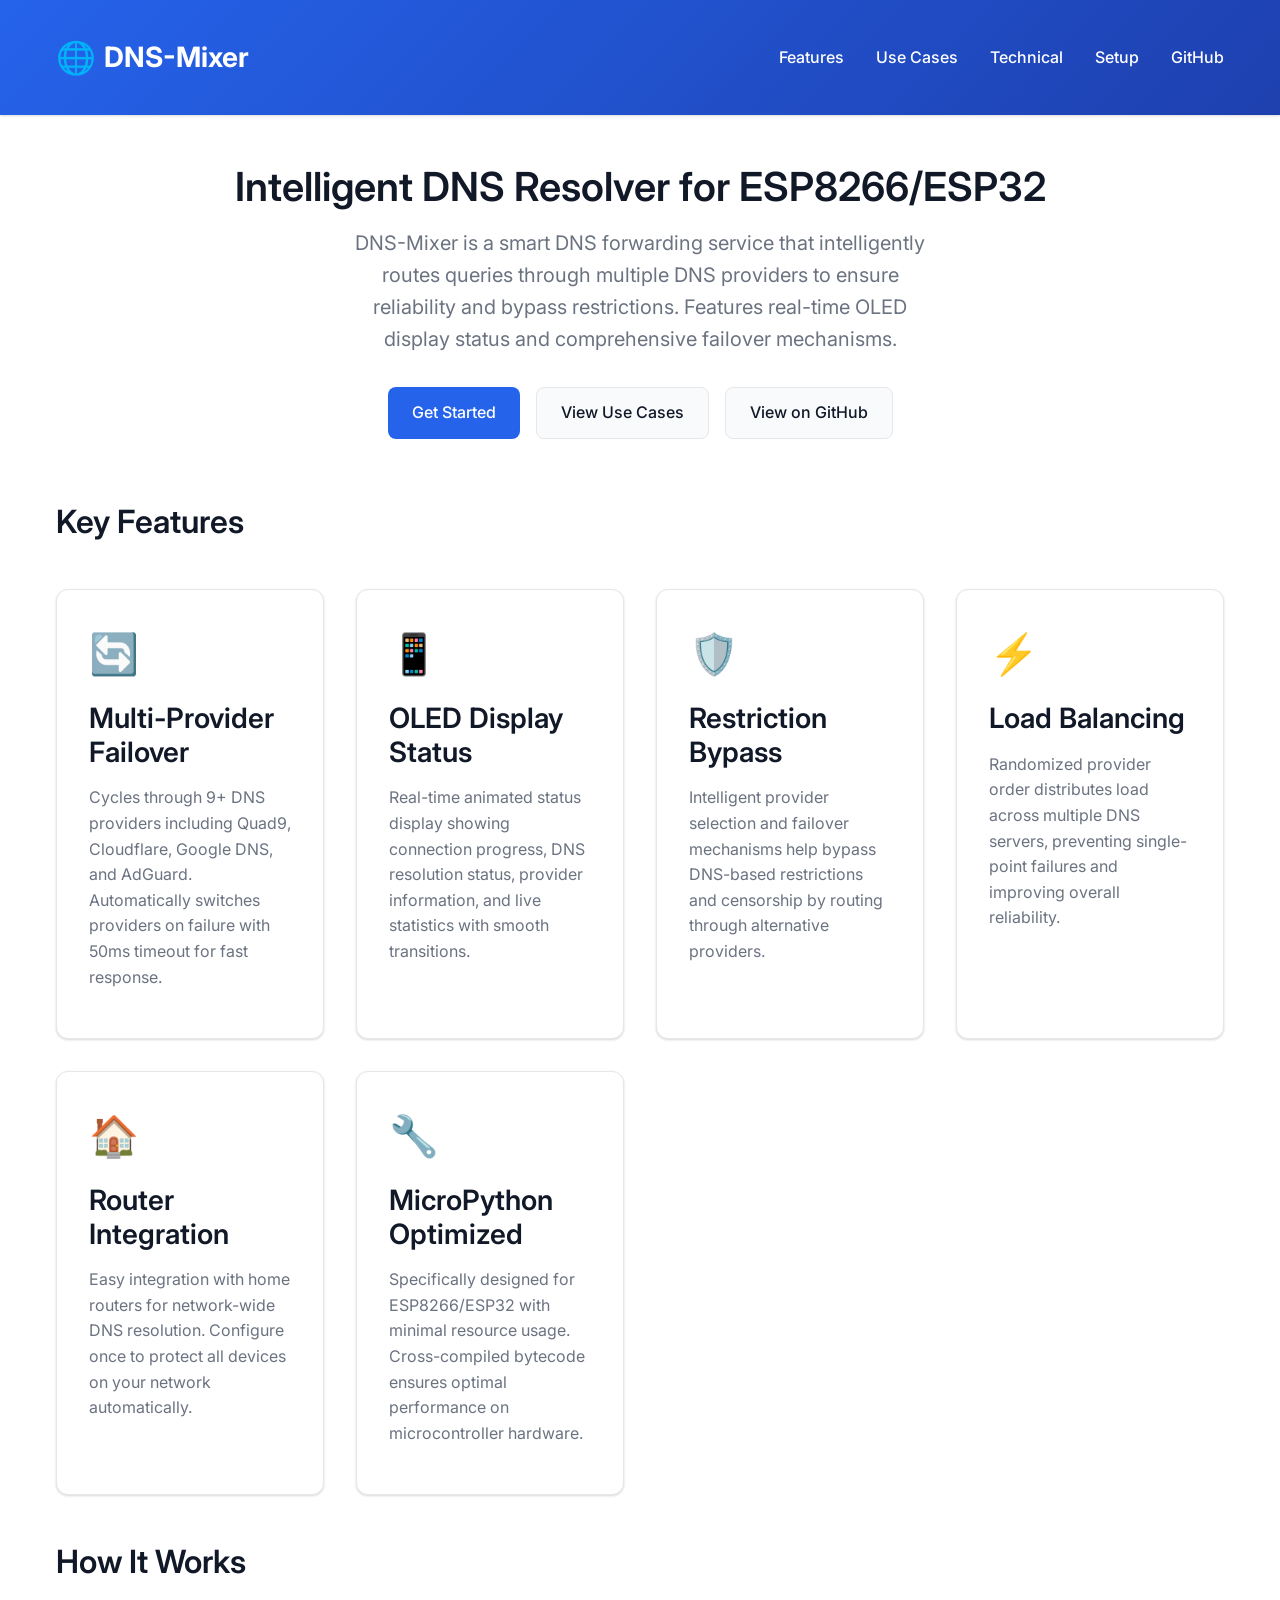
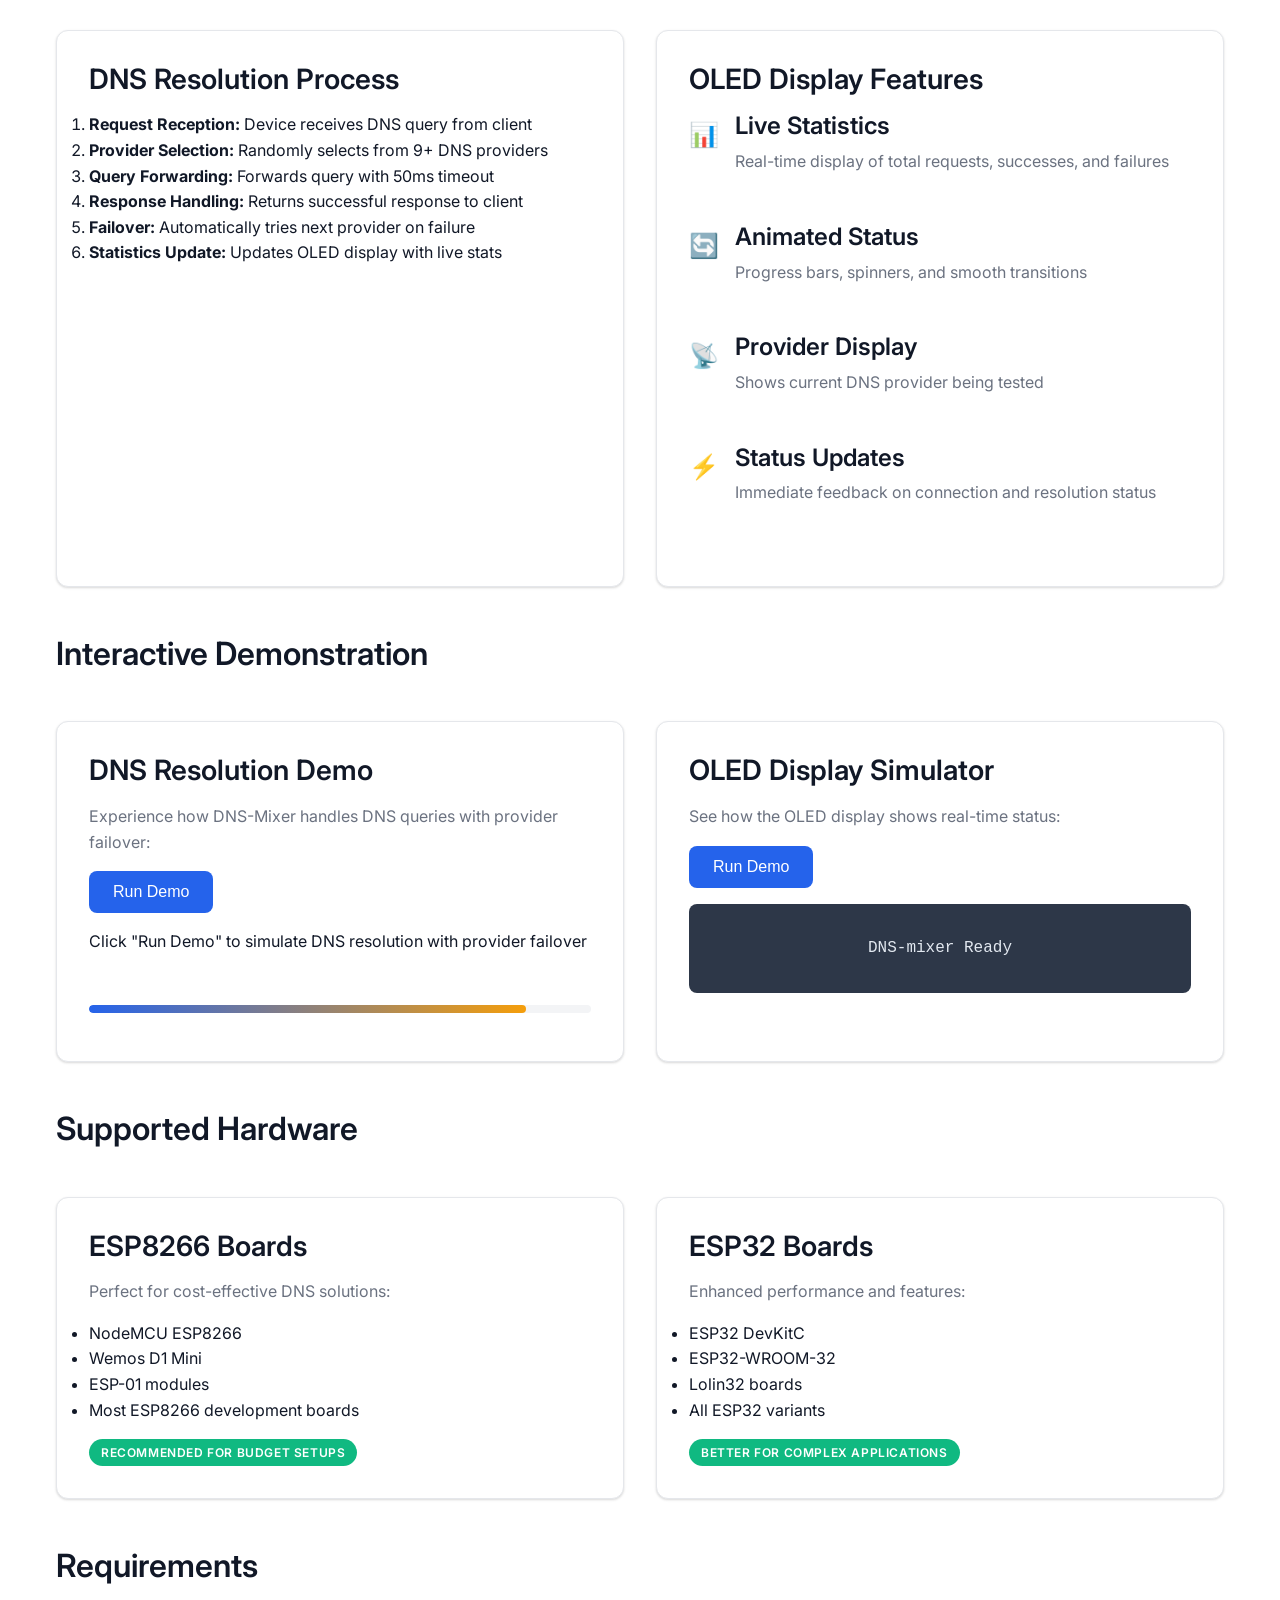
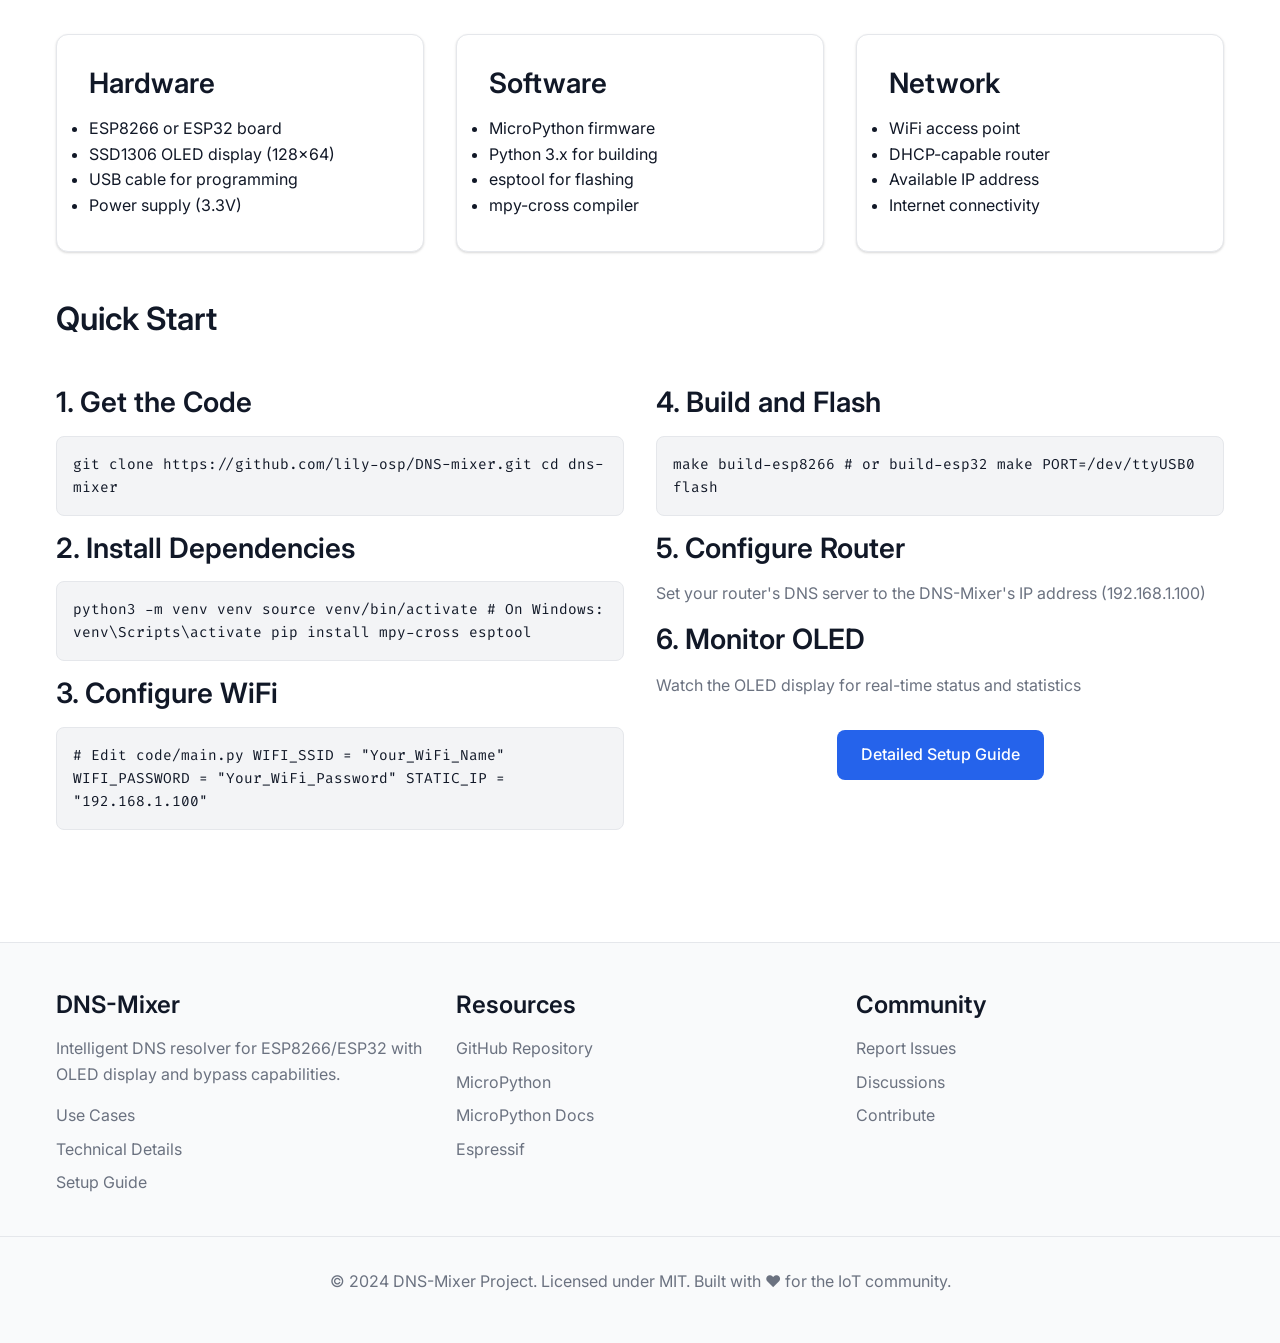
==== docs/index.html @ 42506f24 "Update server.md to correct the repository URL for cloning the DNS-mixer project." ====
<!DOCTYPE html>
<html lang="en">
<head>
    <meta charset="UTF-8">
    <meta name="viewport" content="width=device-width, initial-scale=1.0">
    <meta name="description" content="DNS-Mixer: Intelligent DNS resolver for ESP8266/ESP32 with OLED display and bypass capabilities">
    <meta name="keywords" content="DNS, ESP8266, ESP32, MicroPython, DNS resolver, bypass, censorship">
    <meta name="author" content="DNS-Mixer Project">
    <title>DNS-Mixer - Intelligent DNS Resolver for ESP8266/ESP32</title>

    <!-- Fonts -->
    <link href="https://fonts.googleapis.com/css2?family=Inter:wght@300;400;500;600;700&display=swap" rel="stylesheet">
    <link href="https://fonts.googleapis.com/css2?family=Fira+Code:wght@400;500&display=swap" rel="stylesheet">

    <!-- Styles -->
    <link rel="stylesheet" href="css/styles.css">

    <!-- Favicon -->
    <link rel="icon" type="image/x-icon" href="images/favicon.ico">
</head>
<body>
    <!-- Header -->
    <header class="header">
        <div class="container">
            <div class="logo">
                <span class="logo-icon">🌐</span>
                <span>DNS-Mixer</span>
            </div>
            <nav>
                <ul class="nav-links">
                    <li><a href="#features">Features</a></li>
                    <li><a href="use-cases.html">Use Cases</a></li>
                    <li><a href="technical-details.html">Technical</a></li>
                    <li><a href="setup-guide.html">Setup</a></li>
                    <li><a href="https://github.com/lily-osp/DNS-mixer" target="_blank">GitHub</a></li>
                </ul>
            </nav>
        </div>
    </header>

    <!-- Main Content -->
    <main class="main">
        <!-- Hero Section -->
        <section class="hero">
            <div class="container">
                <h1>Intelligent DNS Resolver for ESP8266/ESP32</h1>
                <p>
                    DNS-Mixer is a smart DNS forwarding service that intelligently routes queries through multiple
                    DNS providers to ensure reliability and bypass restrictions. Features real-time OLED display
                    status and comprehensive failover mechanisms.
                </p>
                <div class="cta-buttons">
                    <a href="setup-guide.html" class="btn btn-primary">
                        Get Started
                    </a>
                    <a href="use-cases.html" class="btn btn-secondary">
                        View Use Cases
                    </a>
                    <a href="https://github.com/lily-osp/DNS-mixer" target="_blank" class="btn btn-secondary">
                        View on GitHub
                    </a>
                </div>
            </div>
        </section>

        <!-- Key Features -->
        <section id="features" class="container">
            <h2>Key Features</h2>
            <div class="grid grid-3">
                <div class="card">
                    <span class="card-icon">🔄</span>
                    <h3>Multi-Provider Failover</h3>
                    <p>
                        Cycles through 9+ DNS providers including Quad9, Cloudflare, Google DNS, and AdGuard.
                        Automatically switches providers on failure with 50ms timeout for fast response.
                    </p>
                </div>
                <div class="card">
                    <span class="card-icon">📱</span>
                    <h3>OLED Display Status</h3>
                    <p>
                        Real-time animated status display showing connection progress, DNS resolution status,
                        provider information, and live statistics with smooth transitions.
                    </p>
                </div>
                <div class="card">
                    <span class="card-icon">🛡️</span>
                    <h3>Restriction Bypass</h3>
                    <p>
                        Intelligent provider selection and failover mechanisms help bypass DNS-based
                        restrictions and censorship by routing through alternative providers.
                    </p>
                </div>
                <div class="card">
                    <span class="card-icon">⚡</span>
                    <h3>Load Balancing</h3>
                    <p>
                        Randomized provider order distributes load across multiple DNS servers,
                        preventing single-point failures and improving overall reliability.
                    </p>
                </div>
                <div class="card">
                    <span class="card-icon">🏠</span>
                    <h3>Router Integration</h3>
                    <p>
                        Easy integration with home routers for network-wide DNS resolution.
                        Configure once to protect all devices on your network automatically.
                    </p>
                </div>
                <div class="card">
                    <span class="card-icon">🔧</span>
                    <h3>MicroPython Optimized</h3>
                    <p>
                        Specifically designed for ESP8266/ESP32 with minimal resource usage.
                        Cross-compiled bytecode ensures optimal performance on microcontroller hardware.
                    </p>
                </div>
            </div>
        </section>

        <!-- How It Works -->
        <section class="container">
            <h2>How It Works</h2>
            <div class="grid grid-2">
                <div class="card">
                    <h3>DNS Resolution Process</h3>
                    <ol>
                        <li><strong>Request Reception:</strong> Device receives DNS query from client</li>
                        <li><strong>Provider Selection:</strong> Randomly selects from 9+ DNS providers</li>
                        <li><strong>Query Forwarding:</strong> Forwards query with 50ms timeout</li>
                        <li><strong>Response Handling:</strong> Returns successful response to client</li>
                        <li><strong>Failover:</strong> Automatically tries next provider on failure</li>
                        <li><strong>Statistics Update:</strong> Updates OLED display with live stats</li>
                    </ol>
                </div>
                <div class="card">
                    <h3>OLED Display Features</h3>
                    <div class="feature-item">
                        <span class="feature-icon">📊</span>
                        <div class="feature-content">
                            <h4>Live Statistics</h4>
                            <p>Real-time display of total requests, successes, and failures</p>
                        </div>
                    </div>
                    <div class="feature-item">
                        <span class="feature-icon">🔄</span>
                        <div class="feature-content">
                            <h4>Animated Status</h4>
                            <p>Progress bars, spinners, and smooth transitions</p>
                        </div>
                    </div>
                    <div class="feature-item">
                        <span class="feature-icon">📡</span>
                        <div class="feature-content">
                            <h4>Provider Display</h4>
                            <p>Shows current DNS provider being tested</p>
                        </div>
                    </div>
                    <div class="feature-item">
                        <span class="feature-icon">⚡</span>
                        <div class="feature-content">
                            <h4>Status Updates</h4>
                            <p>Immediate feedback on connection and resolution status</p>
                        </div>
                    </div>
                </div>
            </div>
        </section>

        <!-- Interactive Demo -->
        <section class="container">
            <h2>Interactive Demonstration</h2>
            <div class="grid grid-2">
                <div class="card" id="dns-demo">
                    <h3>DNS Resolution Demo</h3>
                    <p>Experience how DNS-Mixer handles DNS queries with provider failover:</p>
                    <button class="btn btn-primary start-demo">Run Demo</button>
                    <div class="demo-status text-secondary" style="margin-top: 1rem; min-height: 60px;">
                        Click "Run Demo" to simulate DNS resolution with provider failover
                    </div>
                    <div class="progress-bar" style="margin-top: 1rem;">
                        <div class="progress-fill" style="width: 0%;"></div>
                    </div>
                </div>
                <div class="card" id="oled-demo">
                    <h3>OLED Display Simulator</h3>
                    <p>See how the OLED display shows real-time status:</p>
                    <button class="btn btn-primary start-demo">Run Demo</button>
                    <div class="oled-display text-center" style="margin-top: 1rem; background: #2d3748; color: #e2e8f0; padding: 2rem; border-radius: 8px; font-family: monospace; min-height: 80px; display: flex; align-items: center; justify-content: center;">
                        DNS-mixer Ready
                    </div>
                </div>
            </div>
        </section>

        <!-- Supported Hardware -->
        <section class="container">
            <h2>Supported Hardware</h2>
            <div class="grid grid-2">
                <div class="card">
                    <h3>ESP8266 Boards</h3>
                    <p>Perfect for cost-effective DNS solutions:</p>
                    <ul>
                        <li>NodeMCU ESP8266</li>
                        <li>Wemos D1 Mini</li>
                        <li>ESP-01 modules</li>
                        <li>Most ESP8266 development boards</li>
                    </ul>
                    <div class="badge badge-success" style="margin-top: 1rem;">Recommended for budget setups</div>
                </div>
                <div class="card">
                    <h3>ESP32 Boards</h3>
                    <p>Enhanced performance and features:</p>
                    <ul>
                        <li>ESP32 DevKitC</li>
                        <li>ESP32-WROOM-32</li>
                        <li>Lolin32 boards</li>
                        <li>All ESP32 variants</li>
                    </ul>
                    <div class="badge badge-success" style="margin-top: 1rem;">Better for complex applications</div>
                </div>
            </div>
        </section>

        <!-- Requirements -->
        <section class="container">
            <h2>Requirements</h2>
            <div class="grid grid-3">
                <div class="card">
                    <h3>Hardware</h3>
                    <ul>
                        <li>ESP8266 or ESP32 board</li>
                        <li>SSD1306 OLED display (128x64)</li>
                        <li>USB cable for programming</li>
                        <li>Power supply (3.3V)</li>
                    </ul>
                </div>
                <div class="card">
                    <h3>Software</h3>
                    <ul>
                        <li>MicroPython firmware</li>
                        <li>Python 3.x for building</li>
                        <li>esptool for flashing</li>
                        <li>mpy-cross compiler</li>
                    </ul>
                </div>
                <div class="card">
                    <h3>Network</h3>
                    <ul>
                        <li>WiFi access point</li>
                        <li>DHCP-capable router</li>
                        <li>Available IP address</li>
                        <li>Internet connectivity</li>
                    </ul>
                </div>
            </div>
        </section>

        <!-- Quick Start -->
        <section class="container">
            <h2>Quick Start</h2>
            <div class="grid grid-2">
                <div>
                    <h3>1. Get the Code</h3>
                    <div class="code-block">
git clone https://github.com/lily-osp/DNS-mixer.git
cd dns-mixer
                    </div>

                    <h3>2. Install Dependencies</h3>
                    <div class="code-block">
python3 -m venv venv
source venv/bin/activate  # On Windows: venv\Scripts\activate
pip install mpy-cross esptool
                    </div>

                    <h3>3. Configure WiFi</h3>
                    <div class="code-block">
# Edit code/main.py
WIFI_SSID = "Your_WiFi_Name"
WIFI_PASSWORD = "Your_WiFi_Password"
STATIC_IP = "192.168.1.100"
                    </div>
                </div>
                <div>
                    <h3>4. Build and Flash</h3>
                    <div class="code-block">
make build-esp8266  # or build-esp32
make PORT=/dev/ttyUSB0 flash
                    </div>

                    <h3>5. Configure Router</h3>
                    <p>Set your router's DNS server to the DNS-Mixer's IP address (192.168.1.100)</p>

                    <h3>6. Monitor OLED</h3>
                    <p>Watch the OLED display for real-time status and statistics</p>

                    <div class="cta-buttons" style="margin-top: 2rem;">
                        <a href="setup-guide.html" class="btn btn-primary">Detailed Setup Guide</a>
                    </div>
                </div>
            </div>
        </section>
    </main>

    <!-- Footer -->
    <footer class="footer">
        <div class="container">
            <div>
                <h4>DNS-Mixer</h4>
                <p>Intelligent DNS resolver for ESP8266/ESP32 with OLED display and bypass capabilities.</p>
                <ul class="footer-links">
                    <li><a href="use-cases.html">Use Cases</a></li>
                    <li><a href="technical-details.html">Technical Details</a></li>
                    <li><a href="setup-guide.html">Setup Guide</a></li>
                </ul>
            </div>
            <div>
                <h4>Resources</h4>
                <ul class="footer-links">
                    <li><a href="https://github.com/lily-osp/DNS-mixer" target="_blank">GitHub Repository</a></li>
                    <li><a href="https://micropython.org" target="_blank">MicroPython</a></li>
                    <li><a href="https://docs.micropython.org" target="_blank">MicroPython Docs</a></li>
                    <li><a href="https://github.com/espressif" target="_blank">Espressif</a></li>
                </ul>
            </div>
            <div>
                <h4>Community</h4>
                <ul class="footer-links">
                    <li><a href="https://github.com/lily-osp/DNS-mixer/issues" target="_blank">Report Issues</a></li>
                    <li><a href="https://github.com/lily-osp/DNS-mixer/discussions" target="_blank">Discussions</a></li>
                    <li><a href="https://github.com/lily-osp/DNS-mixer/pulls" target="_blank">Contribute</a></li>
                </ul>
            </div>
        </div>
        <div class="footer-bottom">
            <div class="container">
                <p>&copy; 2024 DNS-Mixer Project. Licensed under MIT. Built with ❤️ for the IoT community.</p>
            </div>
        </div>
    </footer>

    <!-- Scripts -->
    <script src="js/main.js"></script>

    <!-- Analytics (optional) -->
    <!-- <script async src="https://www.googletagmanager.com/gtag/js?id=GA_TRACKING_ID"></script>
    <script>
        window.dataLayer = window.dataLayer || [];
        function gtag(){dataLayer.push(arguments);}
        gtag('js', new Date());
        gtag('config', 'GA_TRACKING_ID');
    </script> -->
</body>
</html>
---- docs/css/styles.css ----
/* DNS-Mixer Documentation Styles */
/* Professional, clean, and responsive design */

:root {
    --primary-color: #2563eb;
    --secondary-color: #1e40af;
    --accent-color: #f59e0b;
    --success-color: #10b981;
    --warning-color: #f59e0b;
    --error-color: #ef4444;
    --text-primary: #111827;
    --text-secondary: #6b7280;
    --bg-primary: #ffffff;
    --bg-secondary: #f9fafb;
    --bg-tertiary: #f3f4f6;
    --border-color: #e5e7eb;
    --shadow: 0 1px 3px 0 rgba(0, 0, 0, 0.1), 0 1px 2px 0 rgba(0, 0, 0, 0.06);
    --shadow-lg: 0 10px 15px -3px rgba(0, 0, 0, 0.1), 0 4px 6px -2px rgba(0, 0, 0, 0.05);
    --border-radius: 8px;
    --border-radius-lg: 12px;
    --transition: all 0.3s ease;
}

* {
    margin: 0;
    padding: 0;
    box-sizing: border-box;
}

body {
    font-family: 'Inter', -apple-system, BlinkMacSystemFont, 'Segoe UI', Roboto, sans-serif;
    line-height: 1.6;
    color: var(--text-primary);
    background-color: var(--bg-primary);
    font-size: 16px;
}

/* Typography */
h1, h2, h3, h4, h5, h6 {
    font-weight: 600;
    line-height: 1.2;
    margin-bottom: 1rem;
    color: var(--text-primary);
}

h1 { font-size: 2.5rem; }
h2 { font-size: 2rem; }
h3 { font-size: 1.75rem; }
h4 { font-size: 1.5rem; }
h5 { font-size: 1.25rem; }

p {
    margin-bottom: 1rem;
    color: var(--text-secondary);
}

a {
    color: var(--primary-color);
    text-decoration: none;
    transition: var(--transition);
}

a:hover {
    color: var(--secondary-color);
    text-decoration: underline;
}

/* Layout */
.container {
    max-width: 1200px;
    margin: 0 auto;
    padding: 0 1rem;
}

/* Header */
.header {
    background: linear-gradient(135deg, var(--primary-color), var(--secondary-color));
    color: white;
    padding: 2rem 0;
    box-shadow: var(--shadow);
}

.header .container {
    display: flex;
    align-items: center;
    justify-content: space-between;
}

.logo {
    font-size: 1.75rem;
    font-weight: 700;
    display: flex;
    align-items: center;
    gap: 0.5rem;
}

.logo-icon {
    font-size: 2rem;
}

.nav-links {
    display: flex;
    gap: 2rem;
    list-style: none;
}

.nav-links a {
    color: white;
    font-weight: 500;
    transition: var(--transition);
}

.nav-links a:hover {
    opacity: 0.8;
    text-decoration: none;
}

/* Main Content */
.main {
    padding: 3rem 0;
}

.hero {
    text-align: center;
    margin-bottom: 4rem;
}

.hero h1 {
    color: var(--text-primary);
    margin-bottom: 1rem;
}

.hero p {
    font-size: 1.25rem;
    max-width: 600px;
    margin: 0 auto 2rem;
}

.cta-buttons {
    display: flex;
    gap: 1rem;
    justify-content: center;
    flex-wrap: wrap;
}

/* Buttons */
.btn {
    display: inline-flex;
    align-items: center;
    gap: 0.5rem;
    padding: 0.75rem 1.5rem;
    border-radius: var(--border-radius);
    font-weight: 500;
    text-decoration: none;
    transition: var(--transition);
    border: none;
    cursor: pointer;
    font-size: 1rem;
}

.btn-primary {
    background-color: var(--primary-color);
    color: white;
}

.btn-primary:hover {
    background-color: var(--secondary-color);
    transform: translateY(-1px);
    box-shadow: var(--shadow-lg);
}

.btn-secondary {
    background-color: var(--bg-secondary);
    color: var(--text-primary);
    border: 1px solid var(--border-color);
}

.btn-secondary:hover {
    background-color: var(--bg-tertiary);
    transform: translateY(-1px);
}

/* Grid Layout */
.grid {
    display: grid;
    gap: 2rem;
    margin: 3rem 0;
}

.grid-2 {
    grid-template-columns: repeat(auto-fit, minmax(300px, 1fr));
}

.grid-3 {
    grid-template-columns: repeat(auto-fit, minmax(250px, 1fr));
}

.grid-4 {
    grid-template-columns: repeat(auto-fit, minmax(200px, 1fr));
}

/* Cards */
.card {
    background: var(--bg-primary);
    border-radius: var(--border-radius-lg);
    padding: 2rem;
    box-shadow: var(--shadow);
    transition: var(--transition);
    border: 1px solid var(--border-color);
}

.card:hover {
    transform: translateY(-2px);
    box-shadow: var(--shadow-lg);
}

.card-icon {
    font-size: 2.5rem;
    margin-bottom: 1rem;
    display: block;
}

.card h3 {
    margin-bottom: 1rem;
    color: var(--text-primary);
}

/* Features */
.features {
    margin: 4rem 0;
}

.feature-item {
    display: flex;
    align-items: flex-start;
    gap: 1rem;
    margin-bottom: 2rem;
}

.feature-icon {
    font-size: 1.5rem;
    color: var(--primary-color);
    flex-shrink: 0;
    margin-top: 0.25rem;
}

.feature-content h4 {
    margin-bottom: 0.5rem;
    color: var(--text-primary);
}

/* Code Blocks */
.code-block {
    background: var(--bg-tertiary);
    border: 1px solid var(--border-color);
    border-radius: var(--border-radius);
    padding: 1rem;
    margin: 1rem 0;
    overflow-x: auto;
    font-family: 'Fira Code', 'Monaco', 'Consolas', monospace;
    font-size: 0.9rem;
}

pre {
    margin: 0;
    white-space: pre-wrap;
}

/* Status Badges */
.badge {
    display: inline-block;
    padding: 0.25rem 0.75rem;
    border-radius: 9999px;
    font-size: 0.75rem;
    font-weight: 600;
    text-transform: uppercase;
    letter-spacing: 0.05em;
}

.badge-success {
    background-color: var(--success-color);
    color: white;
}

.badge-warning {
    background-color: var(--warning-color);
    color: white;
}

.badge-error {
    background-color: var(--error-color);
    color: white;
}

/* Tables */
.table {
    width: 100%;
    border-collapse: collapse;
    margin: 2rem 0;
    background: var(--bg-primary);
    border-radius: var(--border-radius);
    overflow: hidden;
    box-shadow: var(--shadow);
}

.table th,
.table td {
    padding: 1rem;
    text-align: left;
    border-bottom: 1px solid var(--border-color);
}

.table th {
    background: var(--bg-secondary);
    font-weight: 600;
    color: var(--text-primary);
}

.table tr:last-child td {
    border-bottom: none;
}

/* Animations */
@keyframes fadeIn {
    from { opacity: 0; transform: translateY(20px); }
    to { opacity: 1; transform: translateY(0); }
}

@keyframes pulse {
    0%, 100% { opacity: 1; }
    50% { opacity: 0.5; }
}

.fade-in {
    animation: fadeIn 0.6s ease-out;
}

.pulse {
    animation: pulse 2s infinite;
}

/* Progress Bars */
.progress-bar {
    width: 100%;
    height: 8px;
    background: var(--bg-tertiary);
    border-radius: 4px;
    overflow: hidden;
    margin: 1rem 0;
}

.progress-fill {
    height: 100%;
    background: linear-gradient(90deg, var(--primary-color), var(--accent-color));
    border-radius: 4px;
    transition: width 0.3s ease;
}

/* Footer */
.footer {
    background: var(--bg-secondary);
    padding: 3rem 0 2rem;
    border-top: 1px solid var(--border-color);
}

.footer .container {
    display: grid;
    grid-template-columns: repeat(auto-fit, minmax(200px, 1fr));
    gap: 2rem;
}

.footer h4 {
    margin-bottom: 1rem;
    color: var(--text-primary);
}

.footer-links {
    list-style: none;
}

.footer-links li {
    margin-bottom: 0.5rem;
}

.footer-links a {
    color: var(--text-secondary);
    transition: var(--transition);
}

.footer-links a:hover {
    color: var(--primary-color);
}

.footer-bottom {
    text-align: center;
    margin-top: 2rem;
    padding-top: 2rem;
    border-top: 1px solid var(--border-color);
    color: var(--text-secondary);
}

/* Responsive Design */
@media (max-width: 768px) {
    .header .container {
        flex-direction: column;
        gap: 1rem;
    }

    .nav-links {
        flex-wrap: wrap;
        justify-content: center;
    }

    h1 { font-size: 2rem; }
    h2 { font-size: 1.75rem; }

    .grid-2,
    .grid-3,
    .grid-4 {
        grid-template-columns: 1fr;
    }

    .cta-buttons {
        flex-direction: column;
        align-items: center;
    }

    .btn {
        width: 100%;
        max-width: 300px;
        justify-content: center;
    }

    .feature-item {
        flex-direction: column;
        text-align: center;
    }

    .footer .container {
        grid-template-columns: 1fr;
        text-align: center;
    }
}

@media (max-width: 480px) {
    .container {
        padding: 0 0.5rem;
    }

    .header,
    .main {
        padding: 1rem 0;
    }

    .card {
        padding: 1.5rem;
    }

    h1 { font-size: 1.75rem; }
    h2 { font-size: 1.5rem; }
}

/* Print Styles */
@media print {
    .header,
    .footer {
        display: none;
    }

    .btn,
    .nav-links {
        display: none;
    }

    body {
        font-size: 12px;
    }

    .card {
        box-shadow: none;
        border: 1px solid #ccc;
    }
}

/* Dark mode support */
@media (prefers-color-scheme: dark) {
    :root {
        --text-primary: #f9fafb;
        --text-secondary: #d1d5db;
        --bg-primary: #111827;
        --bg-secondary: #1f2937;
        --bg-tertiary: #374151;
        --border-color: #4b5563;
    }
}

/* Focus states for accessibility */
.btn:focus,
a:focus {
    outline: 2px solid var(--primary-color);
    outline-offset: 2px;
}

/* Loading states */
.loading {
    opacity: 0.6;
    pointer-events: none;
}

/* Utility classes */
.text-center { text-align: center; }
.text-left { text-align: left; }
.text-right { text-align: right; }
.mt-1 { margin-top: 0.25rem; }
.mt-2 { margin-top: 0.5rem; }
.mt-3 { margin-top: 1rem; }
.mb-1 { margin-bottom: 0.25rem; }
.mb-2 { margin-bottom: 0.5rem; }
.mb-3 { margin-bottom: 1rem; }
.hidden { display: none; }
.visually-hidden { position: absolute; width: 1px; height: 1px; padding: 0; margin: -1px; overflow: hidden; clip: rect(0, 0, 0, 0); white-space: nowrap; border: 0; }
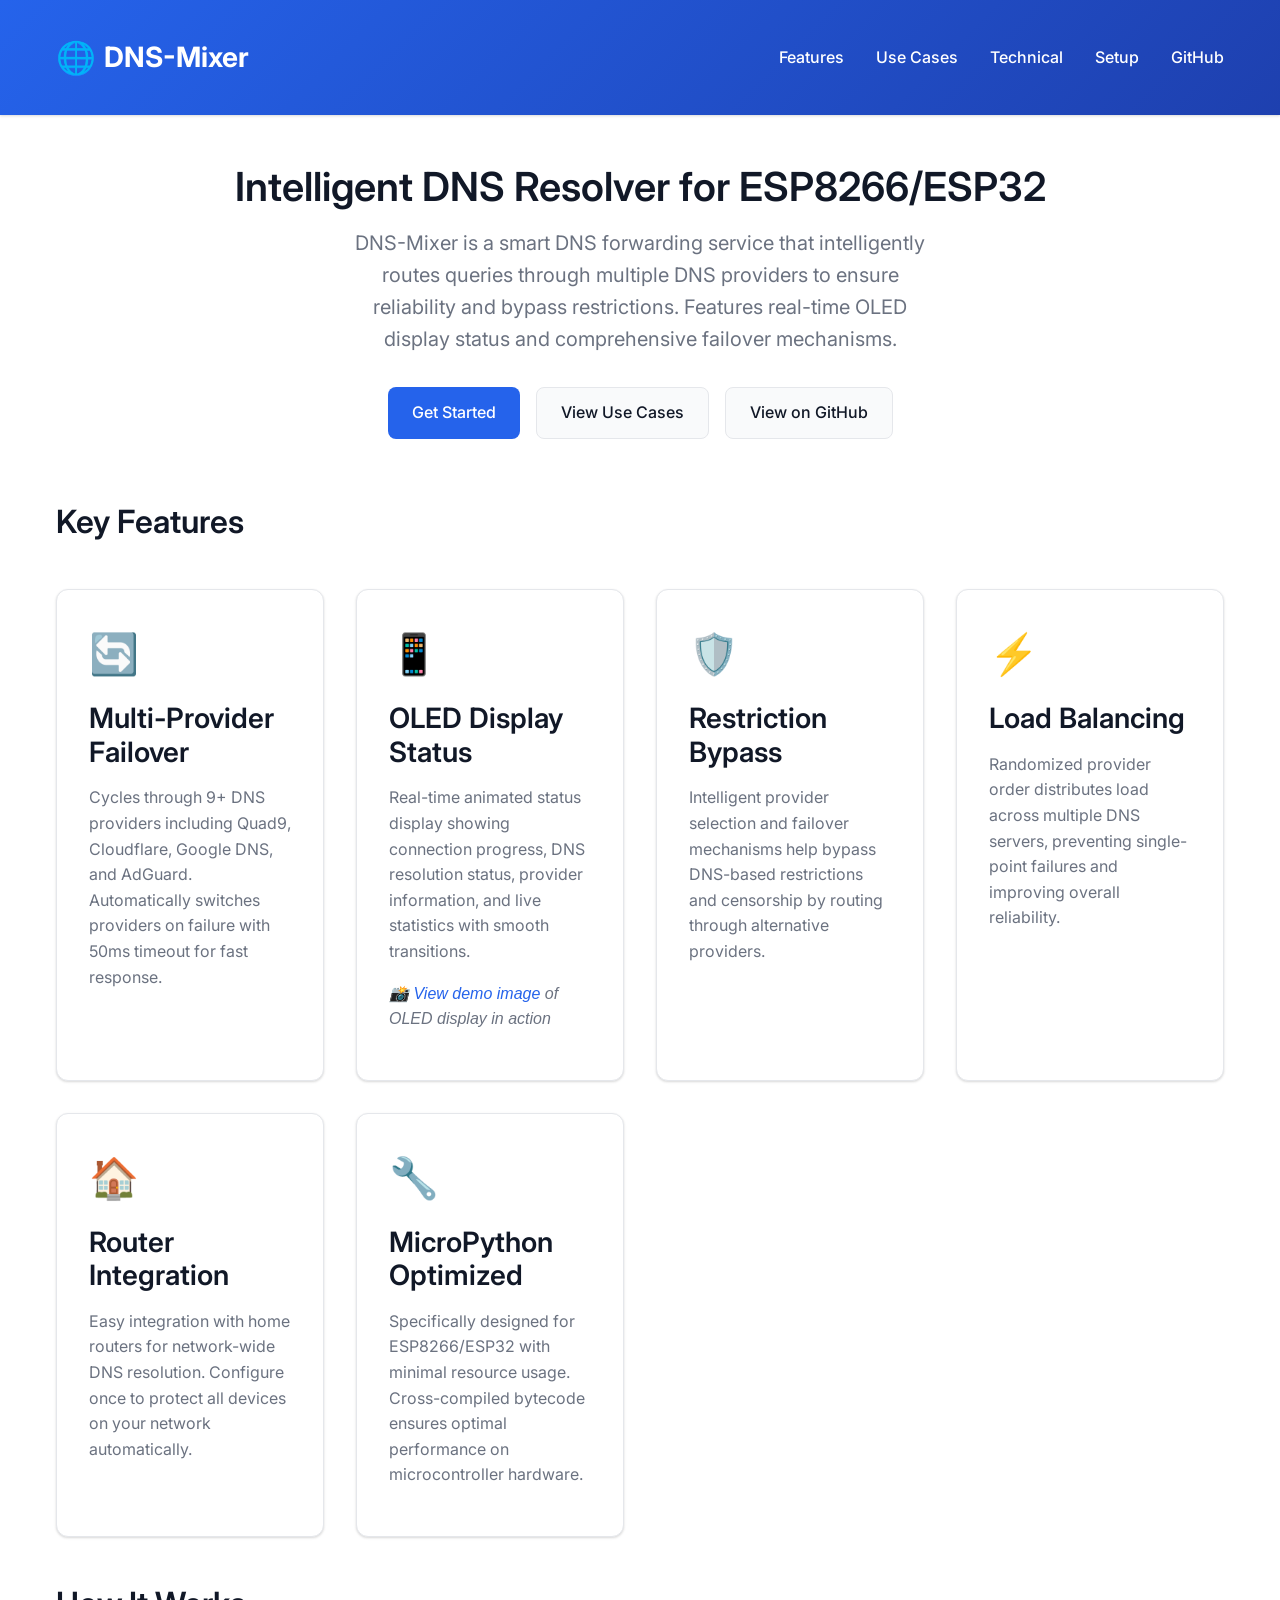
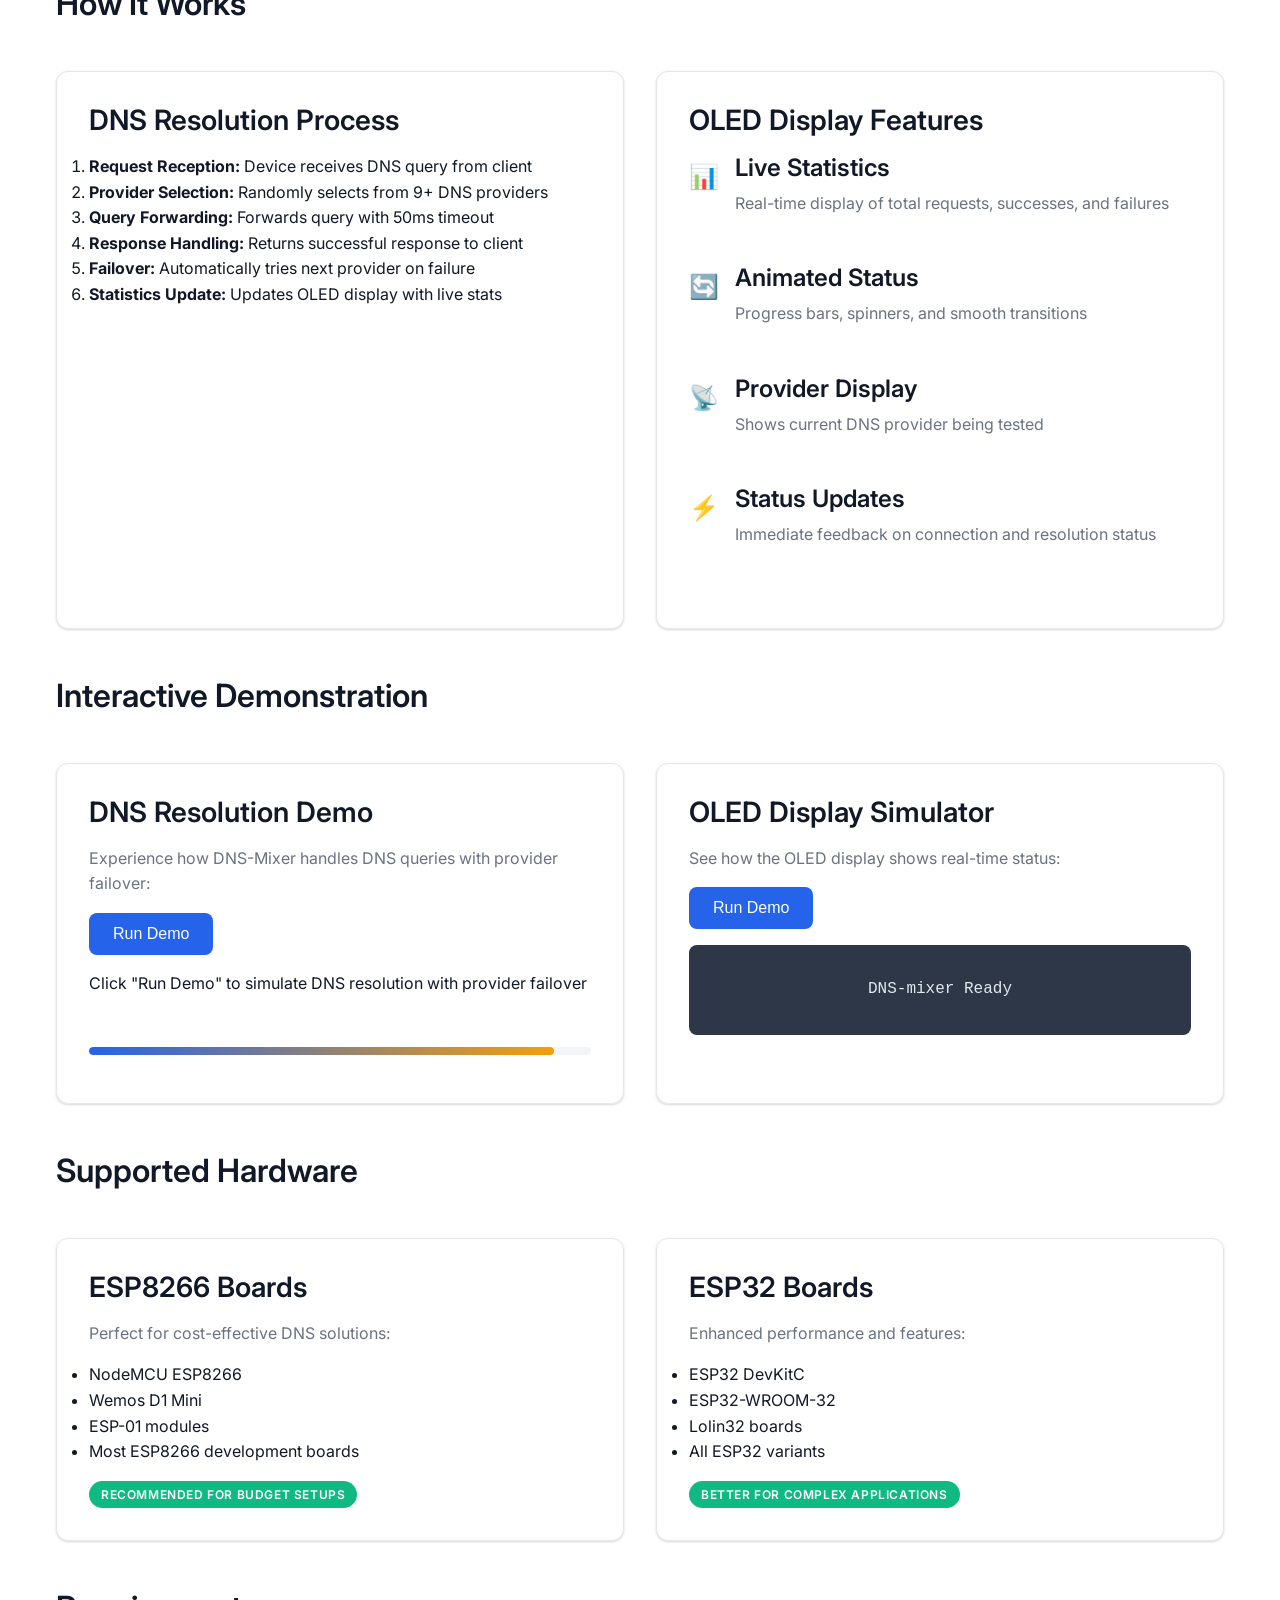
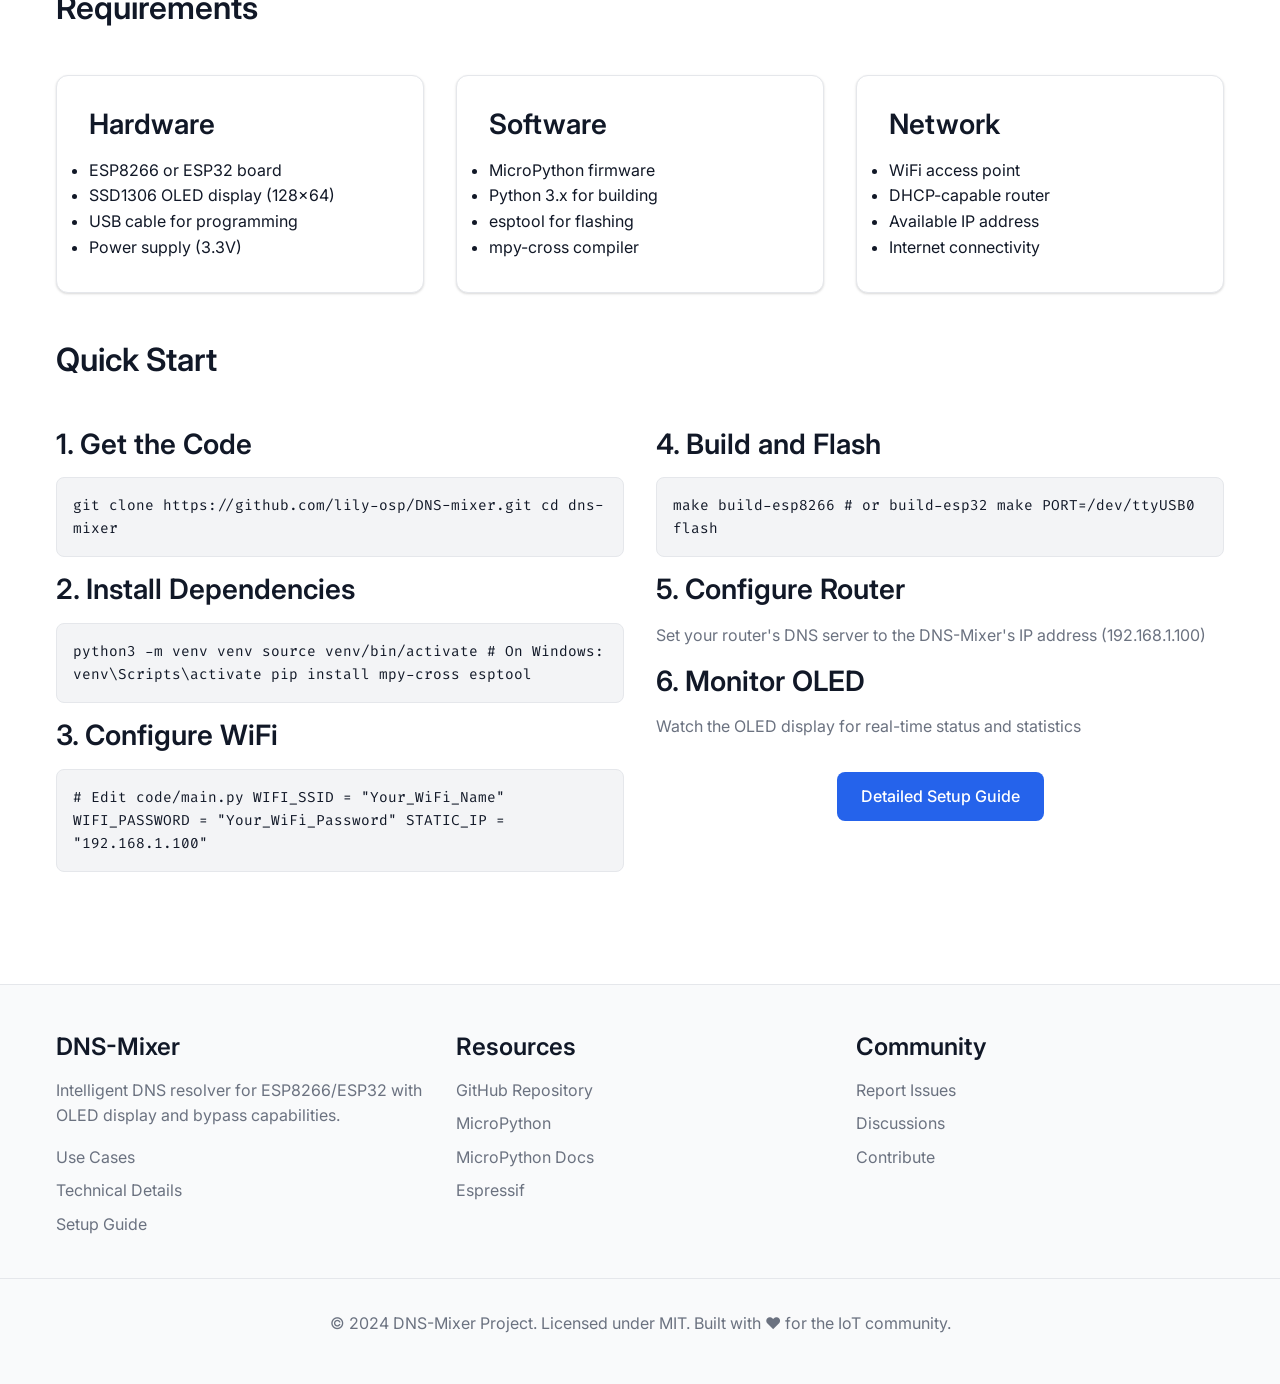
==== commit 260bb634: "Add demo image references for OLED display in documentation - Included a demo image link in README.m" ====
--- a/docs/index.html
+++ b/docs/index.html
@@ -82,6 +82,7 @@
                         Real-time animated status display showing connection progress, DNS resolution status,
                         provider information, and live statistics with smooth transitions.
                     </p>
+                    <p><em><a href="images/demo.jpg" target="_blank">📸 View demo image</a> of OLED display in action</em></p>
                 </div>
                 <div class="card">
                     <span class="card-icon">🛡️</span>
